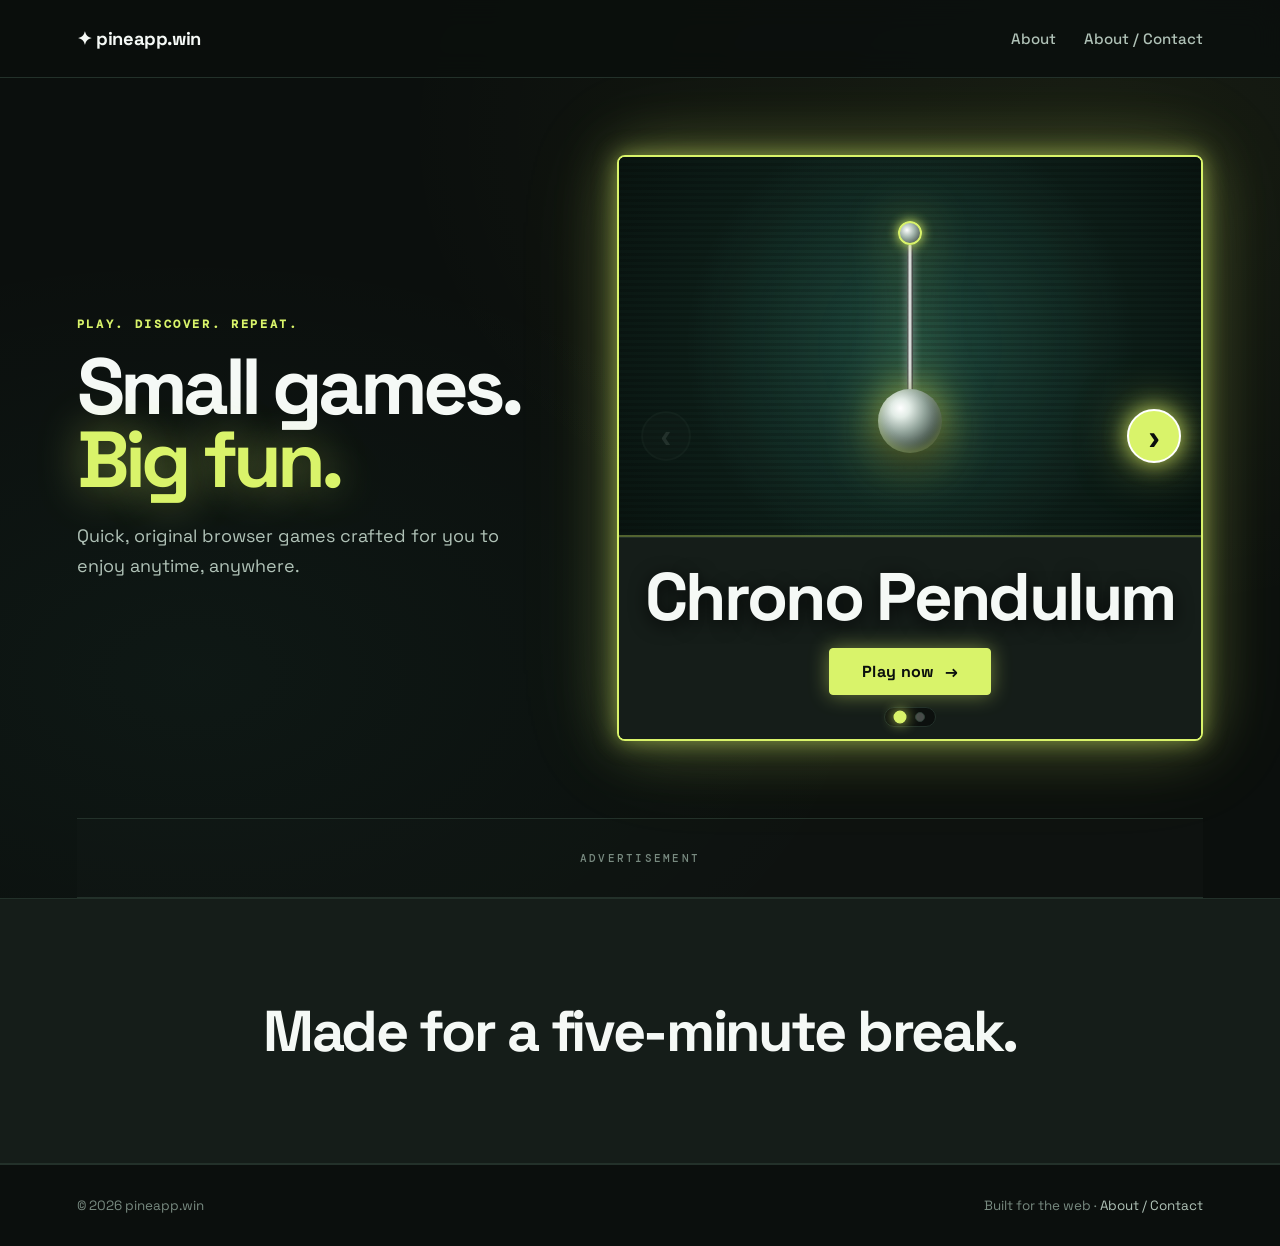
==== index.html @ 7e17d1bd "Add About and Contact disclosures Co-authored-by: Copilot <223556219+Copilot@users.noreply.github.co" ====
<!doctype html>
<html lang="en">
<head>
  <!-- Google tag (gtag.js) -->
  <script async src="https://www.googletagmanager.com/gtag/js?id=G-WJCZS9H72H"></script>
  <script>
    window.dataLayer = window.dataLayer || [];
    function gtag(){dataLayer.push(arguments);}
    gtag('js', new Date());

    gtag('config', 'G-WJCZS9H72H');
  </script>
  <meta charset="utf-8">
  <meta name="viewport" content="width=device-width,initial-scale=1">
  <meta name="description" content="Play original, instant browser games on pineapp.win — crafted for quick breaks and seamless fun anywhere.">
  <title>pineapp.win | Browser Games</title>
  <link rel="stylesheet" href="styles.css?v=6">
</head>
<body>
  <header>
    <a class="brand" href="#top">✦ pineapp.win</a>
    <nav>
      <a href="#about">About</a>
      <a href="about.html">About / Contact</a>
    </nav>
  </header>

  <main id="top">
    <section class="hero" id="arcade">
      <div class="hero-content">
        <p class="eyebrow">PLAY. DISCOVER. REPEAT.</p>
        <h1>Small games.<br><em>Big fun.</em></h1>
        <p class="hero-copy">Quick, original browser games crafted for you to enjoy anytime, anywhere.</p>
      </div>

      <!-- Scrollable Arcade Selector (Chrono Pendulum default, popping scroll buttons) -->
      <aside class="arcade-container" aria-label="Arcade game selector">
        <div class="arcade-selector-frame">
          <!-- Popping Scroll Buttons -->
          <button type="button" class="arcade-scroll-btn prev-btn" id="arcade-prev" aria-label="Previous game" title="Previous game">‹</button>
          <button type="button" class="arcade-scroll-btn next-btn" id="arcade-next" aria-label="Next game" title="Next game">›</button>

          <!-- Scrollable Track with snap alignment -->
          <div class="arcade-track" id="arcade-track" tabindex="0" aria-label="Arcade game track">
            <!-- Game 1: Chrono Pendulum (Default) -->
            <a class="arcade-card card-pendulum" href="pendulum.html" data-index="0" aria-label="Play Chrono Pendulum">
              <div class="arcade-screen">
                <div class="pendulum-graphic" aria-hidden="true">
                  <div class="pendulum-pivot-point"></div>
                  <div class="pendulum-chrome-rod"></div>
                  <div class="pendulum-chrome-bob"></div>
                </div>
              </div>
              <div class="arcade-footer">
                <h2 class="game-name">Chrono Pendulum</h2>
                <span class="button arcade-play-btn">Play now <span>→</span></span>
              </div>
            </a>

            <!-- Game 2: Edge Rush -->
            <a class="arcade-card card-edgerush" href="edge-rush.html" data-index="1" aria-label="Play Edge Rush">
              <div class="arcade-screen">
                <span class="game-icon">🟢</span>
              </div>
              <div class="arcade-footer">
                <h2 class="game-name">Edge Rush</h2>
                <span class="button arcade-play-btn">Play now <span>→</span></span>
              </div>
            </a>
          </div>

          <!-- Position Indicators -->
          <div class="arcade-indicators" id="arcade-indicators" aria-label="Arcade game indicators">
            <button type="button" class="arcade-dot active" data-index="0" aria-label="Jump to Chrono Pendulum"></button>
            <button type="button" class="arcade-dot" data-index="1" aria-label="Jump to Edge Rush"></button>
          </div>
        </div>
      </aside>
    </section>

    <section class="ad-slot">
      <script async src="https://pagead2.googlesyndication.com/pagead/js/adsbygoogle.js?client=ca-pub-6483520770446711"
        crossorigin="anonymous"></script>
      ADVERTISEMENT
    </section>

    <section id="about" class="about">
      <h2>Made for a five-minute break.</h2>
    </section>
  </main>

  <footer>
    © 2026 pineapp.win <span>Built for the web · <a href="about.html">About / Contact</a></span>
  </footer>

  <script src="script.js?v=6"></script>
</body>
</html>
---- styles.css ----
@import url('https://fonts.googleapis.com/css2?family=DM+Mono:wght@400;500&family=Space+Grotesk:wght@400;500;600;700;800&display=swap');

:root {
  --bg: #0b0f0d;              /* Deep dark background */
  --bg-subtle: #111714;       /* Subtle dark surface */
  --surface: #151d19;         /* Elevated surface */
  --surface-card: #19241f;    /* Interactive card surface */
  --surface-hover: #22322b;   /* Hover state */
  --text-primary: #f5f9f6;    /* Crisp bright light typography */
  --text-secondary: #b0c2b7;  /* High-contrast light slate */
  --text-muted: #788a80;      /* Secondary labels */
  --lime: #d9f36a;            /* Electric neon lime */
  --lime-hover: #e8ff7a;
  --lime-glow: rgba(217, 243, 106, 0.45);
  --lime-glow-strong: rgba(217, 243, 106, 0.75);
  --lime-glow-soft: rgba(217, 243, 106, 0.2);
  --cyan: #5ef3d2;            /* Vibrant electric cyan */
  --border: #23312a;          /* Sleek dark border */
  --border-light: #2e4037;    /* Subtle highlight border */
}

* {
  box-sizing: border-box;
}

html {
  scroll-behavior: smooth;
}

body {
  margin: 0;
  background: var(--bg);
  color: var(--text-primary);
  font-family: 'Space Grotesk', sans-serif;
  background-image: 
    radial-gradient(ellipse at 85% 15%, rgba(217, 243, 106, 0.06) 0%, transparent 45%),
    radial-gradient(ellipse at 15% 75%, rgba(94, 243, 210, 0.04) 0%, transparent 45%);
  background-attachment: fixed;
  min-height: 100vh;
}

header {
  height: 78px;
  padding: 0 6vw;
  display: flex;
  align-items: center;
  justify-content: space-between;
  border-bottom: 1px solid var(--border);
  background: rgba(11, 15, 13, 0.88);
  backdrop-filter: blur(14px);
  position: sticky;
  top: 0;
  z-index: 100;
}

a {
  color: inherit;
}

.brand {
  text-decoration: none;
  font-weight: 700;
  font-size: 1.15rem;
  color: var(--text-primary);
  letter-spacing: -0.02em;
  display: flex;
  align-items: center;
  gap: 4px;
}

.brand:first-letter {
  background: var(--lime);
  color: var(--bg);
  padding: 1px 5px;
  border-radius: 2px;
  font-weight: 800;
}

nav {
  display: flex;
  gap: 28px;
  align-items: center;
}

nav a {
  text-decoration: none;
  font-size: .94rem;
  font-weight: 500;
  color: var(--text-secondary);
  transition: color .15s ease;
}

nav a:hover {
  color: var(--lime);
}

.button {
  display: inline-flex;
  gap: 14px;
  align-items: center;
  padding: 14px 24px;
  background: var(--lime);
  color: var(--bg);
  text-decoration: none;
  font-weight: 700;
  border-radius: 2px;
  border: 1px solid var(--lime);
  cursor: pointer;
  transition: all .2s cubic-bezier(0.16, 1, 0.3, 1);
  box-shadow: 0 2px 10px rgba(0, 0, 0, 0.4);
}

.button:hover {
  background: var(--lime-hover);
  transform: translateY(-2px);
  box-shadow: 0 6px 22px var(--lime-glow);
  color: var(--bg);
}

.button.small {
  padding: 9px 16px;
  font-size: .84rem;
}

/* Hero Section */
.hero {
  min-height: calc(100vh - 160px);
  padding: 60px 6vw;
  display: grid;
  grid-template-columns: 0.9fr 1.1fr;
  align-items: center;
  gap: 60px;
}

.hero-content {
  max-width: 540px;
}

.eyebrow {
  font: 600 .75rem 'DM Mono', monospace;
  letter-spacing: .22em;
  color: var(--lime);
  margin: 0 0 18px;
  text-transform: uppercase;
}

.hero h1 {
  font-size: clamp(3.4rem, 6.2vw, 6.2rem);
  line-height: .93;
  letter-spacing: -.06em;
  margin: 0 0 24px;
  color: var(--text-primary);
}

.hero h1 em {
  font-style: normal;
  color: var(--lime);
  text-shadow: 0 0 45px var(--lime-glow);
}

.hero-copy {
  max-width: 440px;
  color: var(--text-secondary);
  line-height: 1.65;
  margin: 0;
  font-size: 1.12rem;
}

/* Maximized Scrollable Arcade Container */
.arcade-container {
  width: 100%;
  height: 100%;
  display: flex;
  align-items: center;
  justify-content: center;
  position: relative;
}

.arcade-selector-frame {
  width: 100%;
  min-height: 540px;
  background: var(--surface-card);
  border: 2px solid var(--lime);
  border-radius: 8px;
  position: relative;
  /* Radiant glowing edges */
  box-shadow: 
    0 0 22px rgba(217, 243, 106, 0.5),
    0 0 60px rgba(217, 243, 106, 0.28),
    0 0 100px rgba(217, 243, 106, 0.15),
    inset 0 0 25px rgba(217, 243, 106, 0.12);
  display: flex;
  flex-direction: column;
  overflow: hidden;
  transition: box-shadow 0.25s ease, border-color 0.25s ease;
}

.arcade-selector-frame:hover {
  border-color: #e8ff7a;
  box-shadow: 
    0 0 35px rgba(217, 243, 106, 0.7),
    0 0 80px rgba(217, 243, 106, 0.45),
    0 0 135px rgba(217, 243, 106, 0.25),
    inset 0 0 35px rgba(217, 243, 106, 0.2);
}

/* POPPING SCROLL BUTTONS */
.arcade-scroll-btn {
  position: absolute;
  top: 48%;
  transform: translateY(-50%);
  width: 54px;
  height: 54px;
  border-radius: 50%;
  background: var(--lime);
  color: #0b0f0d;
  border: 2px solid #ffffff;
  display: grid;
  place-items: center;
  font-size: 2.2rem;
  font-weight: 900;
  line-height: 1;
  cursor: pointer;
  z-index: 20;
  user-select: none;
  /* Ultra-popping radiant glow */
  box-shadow: 
    0 0 22px rgba(217, 243, 106, 0.85),
    0 0 50px rgba(217, 243, 106, 0.55),
    0 4px 18px rgba(0, 0, 0, 0.75);
  transition: all 0.2s cubic-bezier(0.16, 1, 0.3, 1);
}

.arcade-scroll-btn.prev-btn {
  left: 20px;
}

.arcade-scroll-btn.next-btn {
  right: 20px;
}

.arcade-scroll-btn:hover:not(:disabled) {
  background: #ffffff;
  color: #0b0f0d;
  border-color: var(--lime);
  transform: translateY(-50%) scale(1.18);
  box-shadow: 
    0 0 30px rgba(255, 255, 255, 0.95),
    0 0 65px rgba(217, 243, 106, 0.9),
    0 8px 25px rgba(0, 0, 0, 0.85);
}

.arcade-scroll-btn:active:not(:disabled) {
  transform: translateY(-50%) scale(1.05);
}

.arcade-scroll-btn:disabled {
  opacity: 0.22;
  cursor: not-allowed;
  box-shadow: none;
  background: var(--surface-card);
  color: var(--text-muted);
  border-color: var(--border-light);
  transform: translateY(-50%) scale(0.92);
}

/* Scrollable Cards Track */
.arcade-track {
  display: flex;
  width: 100%;
  flex: 1;
  overflow-x: auto;
  scroll-snap-type: x mandatory;
  scroll-behavior: smooth;
  -webkit-overflow-scrolling: touch;
  scrollbar-width: none; /* Hide scrollbar for seamless console look */
  outline: none;
}

.arcade-track::-webkit-scrollbar {
  display: none;
}

/* Individual Arcade Card */
.arcade-card {
  flex: 0 0 100%;
  width: 100%;
  scroll-snap-align: start;
  scroll-snap-stop: always;
  display: flex;
  flex-direction: column;
  text-decoration: none;
  color: inherit;
  cursor: pointer;
  position: relative;
  background: var(--surface-card);
}

.arcade-screen {
  flex: 1;
  min-height: 380px;
  display: flex;
  align-items: center;
  justify-content: center;
  background: 
    radial-gradient(circle at center, rgba(217, 243, 106, 0.14) 0%, transparent 65%),
    radial-gradient(circle at center, #19382c 0%, #0d1e17 100%);
  border-bottom: 2px solid rgba(217, 243, 106, 0.35);
  position: relative;
  user-select: none;
  overflow: hidden;
}

.arcade-card.card-pendulum .arcade-screen {
  background: 
    radial-gradient(circle at center, rgba(94, 243, 210, 0.15) 0%, transparent 65%),
    radial-gradient(circle at center, #142e26 0%, #091410 100%);
}

/* Subtle arcade scanlines in screen */
.arcade-screen::after {
  content: '';
  position: absolute;
  inset: 0;
  background: repeating-linear-gradient(
    0deg,
    transparent,
    transparent 3px,
    rgba(0, 0, 0, 0.22) 3px,
    rgba(0, 0, 0, 0.22) 6px
  );
  pointer-events: none;
  opacity: 0.7;
}

.arcade-screen .game-icon {
  font-size: clamp(6.5rem, 12vw, 10rem);
  filter: drop-shadow(0 0 35px rgba(217, 243, 106, 0.6));
  transition: transform 0.3s cubic-bezier(0.16, 1, 0.3, 1), filter 0.3s ease;
  z-index: 2;
}

.arcade-card:hover .arcade-screen .game-icon {
  transform: scale(1.15);
  filter: drop-shadow(0 0 50px rgba(217, 243, 106, 0.9));
}

/* Animated Metallic Pendulum Graphic Preview */
.pendulum-graphic {
  position: relative;
  width: 180px;
  height: 250px;
  display: flex;
  flex-direction: column;
  align-items: center;
  filter: drop-shadow(0 0 25px rgba(217, 243, 106, 0.45));
  animation: pendulumSwingPreview 3.2s infinite ease-in-out;
  transform-origin: top center;
  z-index: 2;
}

@keyframes pendulumSwingPreview {
  0% { transform: rotate(-26deg); }
  50% { transform: rotate(26deg); }
  100% { transform: rotate(-26deg); }
}

.pendulum-pivot-point {
  width: 24px;
  height: 24px;
  border-radius: 50%;
  background: radial-gradient(circle at 35% 35%, #ffffff 0%, #a4b6ad 40%, #29342e 100%);
  border: 2px solid var(--lime);
  box-shadow: 0 0 12px var(--lime);
  z-index: 4;
}

.pendulum-chrome-rod {
  width: 6px;
  height: 150px;
  background: linear-gradient(90deg, #2d3832 0%, #ffffff 50%, #1f2723 100%);
  border-radius: 2px;
  box-shadow: 0 0 10px rgba(255, 255, 255, 0.4);
}

.pendulum-chrome-bob {
  width: 64px;
  height: 64px;
  border-radius: 50%;
  margin-top: -6px;
  background: radial-gradient(circle at 35% 30%, #ffffff 0%, #e2ece6 15%, #92a49b 40%, #3a4941 70%, #151d19 90%, #768a80 100%);
  box-shadow: 
    0 0 28px rgba(217, 243, 106, 0.4),
    0 12px 28px rgba(0, 0, 0, 0.7),
    inset 0 -4px 10px rgba(217, 243, 106, 0.35);
  position: relative;
  z-index: 3;
}

/* Arcade Footer */
.arcade-footer {
  padding: 24px 20px 44px;
  background: var(--surface);
  display: flex;
  flex-direction: column;
  align-items: center;
  justify-content: center;
  gap: 16px;
  text-align: center;
  border-top: 1px solid var(--border);
  position: relative;
}

/* BIG Game Name */
.arcade-footer .game-name {
  font-size: clamp(2.4rem, 5.8vw, 4.2rem);
  font-weight: 800;
  letter-spacing: -0.04em;
  line-height: 1.05;
  margin: 0;
  color: var(--text-primary);
  text-shadow: 0 4px 18px rgba(0, 0, 0, 0.75);
  transition: color 0.2s ease, text-shadow 0.2s ease, transform 0.2s ease;
}

.arcade-card:hover .arcade-footer .game-name {
  color: var(--lime);
  text-shadow: 0 0 35px var(--lime-glow);
  transform: translateY(-2px);
}

/* Play Now button inside Arcade Footer */
.arcade-play-btn {
  display: inline-flex;
  align-items: center;
  gap: 10px;
  padding: 12px 32px;
  font-size: 1rem;
  font-weight: 700;
  border-radius: 4px;
  background: var(--lime);
  color: var(--bg);
  box-shadow: 0 0 20px rgba(217, 243, 106, 0.45);
  transition: all 0.2s cubic-bezier(0.16, 1, 0.3, 1);
  letter-spacing: 0.02em;
}

.arcade-card:hover .arcade-play-btn {
  background: #e8ff7a;
  transform: translateY(-2px) scale(1.05);
  box-shadow: 0 0 32px rgba(217, 243, 106, 0.85);
}

.arcade-card:active .arcade-play-btn {
  transform: scale(0.97);
}

/* Position Indicators */
.arcade-indicators {
  position: absolute;
  bottom: 12px;
  left: 50%;
  transform: translateX(-50%);
  display: flex;
  gap: 10px;
  z-index: 15;
  background: rgba(11, 15, 13, 0.85);
  padding: 4px 10px;
  border-radius: 20px;
  border: 1px solid var(--border);
  backdrop-filter: blur(4px);
}

.arcade-dot {
  width: 10px;
  height: 10px;
  border-radius: 50%;
  background: rgba(255, 255, 255, 0.25);
  border: 1px solid var(--border-light);
  cursor: pointer;
  padding: 0;
  transition: all 0.2s ease;
}

.arcade-dot.active {
  background: var(--lime);
  border-color: var(--lime);
  box-shadow: 0 0 10px var(--lime);
  transform: scale(1.3);
}

/* Ad Slot */
.ad-slot {
  height: 80px;
  margin: 0 6vw;
  border-block: 1px solid var(--border);
  display: grid;
  place-items: center;
  color: var(--text-muted);
  font: 500 .7rem 'DM Mono', monospace;
  letter-spacing: .2em;
  background: rgba(21, 29, 25, 0.3);
}

/* About Section */
.about {
  padding: 95px 10vw;
  background: var(--surface);
  border-top: 1px solid var(--border);
  border-bottom: 1px solid var(--border);
  color: var(--text-primary);
  text-align: center;
}

.about h2 {
  font-size: clamp(2.4rem, 4.5vw, 3.8rem);
  letter-spacing: -.04em;
  margin: 0;
  color: var(--text-primary);
}

/* Footer */
footer {
  padding: 32px 6vw;
  background: var(--bg);
  border-top: 1px solid var(--border);
  display: flex;
  justify-content: space-between;
  align-items: center;
  color: var(--text-muted);
  font-size: .84rem;
}

.content-page {
  width: min(820px, 88vw);
  margin: 0 auto;
  padding: 86px 0 110px;
}

.content-page .eyebrow {
  margin-bottom: 16px;
}

.content-page h1 {
  max-width: 760px;
  margin: 0 0 28px;
  color: var(--text-primary);
  font-size: clamp(2.8rem, 7vw, 5.8rem);
  letter-spacing: -.06em;
  line-height: .95;
}

.content-page h1 em {
  color: var(--lime);
  font-style: normal;
  text-shadow: 0 0 35px var(--lime-glow);
}

.content-page h2 {
  margin: 48px 0 14px;
  color: var(--lime);
  font-size: clamp(1.35rem, 3vw, 2rem);
  letter-spacing: -.03em;
}

.content-page p,
.content-page li {
  max-width: 700px;
  color: var(--text-secondary);
  font-size: 1.05rem;
  line-height: 1.75;
}

.content-page ul {
  padding-left: 1.25rem;
}

.contact-card {
  margin-top: 38px;
  padding: 28px;
  border: 1px solid var(--border-light);
  border-radius: 6px;
  background: var(--surface-card);
  box-shadow: 0 0 28px var(--lime-glow-soft);
}

.contact-card a {
  color: var(--lime);
  font-weight: 700;
}

.content-footer {
  width: min(820px, 88vw);
  margin: 0 auto;
  padding: 24px 0 40px;
  border-top: 1px solid var(--border);
  color: var(--text-muted);
}

@media (max-width: 600px) {
  .content-page {
    padding-top: 56px;
  }

  .content-page p,
  .content-page li {
    font-size: .98rem;
  }
}

footer a {
  color: var(--text-secondary);
  text-decoration: none;
  transition: color .15s ease;
}

footer a:hover {
  color: var(--lime);
}

/* Responsive */
@media (max-width: 900px) {
  .hero {
    grid-template-columns: 1fr;
    padding: 44px 5vw 36px;
    gap: 36px;
    min-height: auto;
  }

  .arcade-selector-frame {
    min-height: 460px;
  }

  .arcade-screen {
    min-height: 300px;
  }

  .arcade-scroll-btn {
    width: 46px;
    height: 46px;
    font-size: 1.8rem;
  }

  .arcade-scroll-btn.prev-btn {
    left: 12px;
  }

  .arcade-scroll-btn.next-btn {
    right: 12px;
  }
}

@media (max-width: 700px) {
  header {
    height: 64px;
    padding: 0 4vw;
  }

  nav {
    gap: 16px;
  }

  nav a {
    font-size: 0.84rem;
  }

  .about {
    padding: 50px 5vw;
  }

  .ad-slot {
    margin: 0 5vw;
  }

  footer {
    padding: 24px 5vw;
    display: block;
    text-align: center;
  }

  footer span {
    display: block;
    margin-top: 8px;
  }
}

@media (max-width: 480px) {
  .hero {
    padding: 28px 4vw 20px;
    gap: 26px;
  }

  .hero h1 {
    font-size: clamp(2.3rem, 9.5vw, 3.2rem);
    margin-bottom: 14px;
  }

  .hero-copy {
    font-size: 0.98rem;
  }

  .arcade-selector-frame {
    min-height: 400px;
  }

  .arcade-screen {
    min-height: 250px;
  }

  .arcade-footer {
    padding: 16px 12px 36px;
    gap: 10px;
  }

  .arcade-footer .game-name {
    font-size: clamp(1.75rem, 6.8vw, 2.4rem);
  }

  .arcade-play-btn {
    padding: 10px 22px;
    font-size: 0.9rem;
    gap: 8px;
  }

  .arcade-scroll-btn {
    width: 40px;
    height: 40px;
    font-size: 1.5rem;
  }

  .arcade-scroll-btn.prev-btn {
    left: 8px;
  }

  .arcade-scroll-btn.next-btn {
    right: 8px;
  }
}
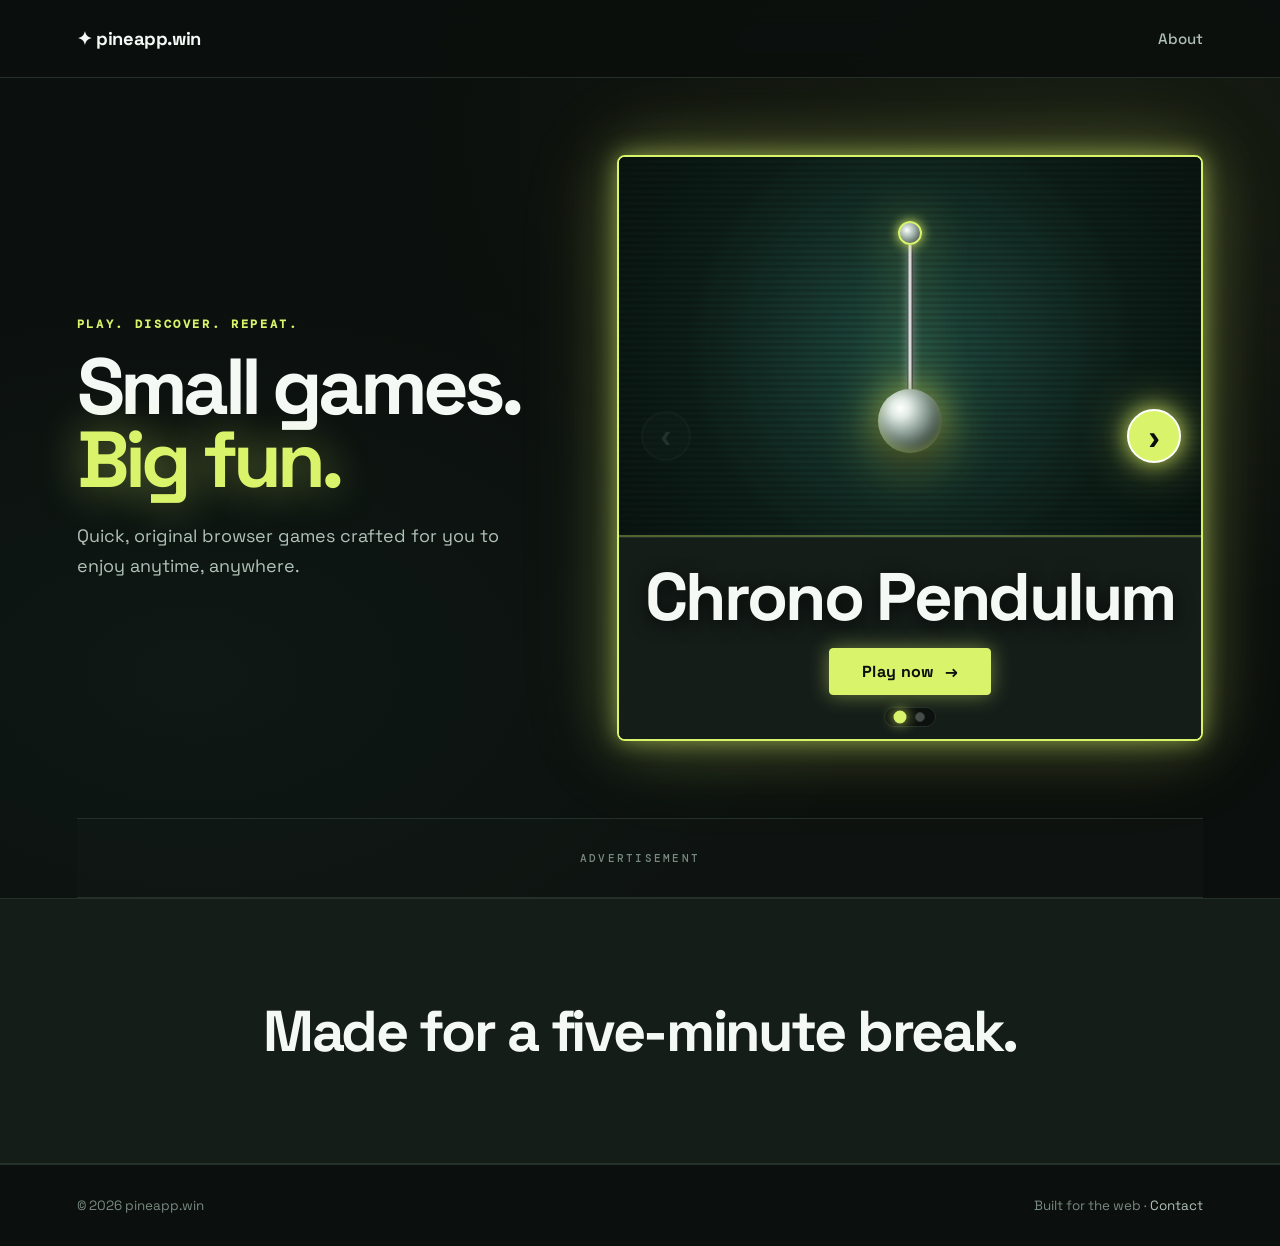
==== commit bb1c9292: "Revert "Merge pull request #9 from hnabeel96/feature/about-contact-disclosures" This reverts commit " ====
--- a/index.html
+++ b/index.html
@@ -21,7 +21,6 @@
     <a class="brand" href="#top">✦ pineapp.win</a>
     <nav>
       <a href="#about">About</a>
-      <a href="about.html">About / Contact</a>
     </nav>
   </header>
 
@@ -90,7 +89,7 @@
   </main>
 
   <footer>
-    © 2026 pineapp.win <span>Built for the web · <a href="about.html">About / Contact</a></span>
+    © 2026 pineapp.win <span>Built for the web · <a href="mailto:hello@example.com">Contact</a></span>
   </footer>
 
   <script src="script.js?v=6"></script>
--- a/styles.css
+++ b/styles.css
@@ -531,83 +531,6 @@
   font-size: .84rem;
 }
 
-.content-page {
-  width: min(820px, 88vw);
-  margin: 0 auto;
-  padding: 86px 0 110px;
-}
-
-.content-page .eyebrow {
-  margin-bottom: 16px;
-}
-
-.content-page h1 {
-  max-width: 760px;
-  margin: 0 0 28px;
-  color: var(--text-primary);
-  font-size: clamp(2.8rem, 7vw, 5.8rem);
-  letter-spacing: -.06em;
-  line-height: .95;
-}
-
-.content-page h1 em {
-  color: var(--lime);
-  font-style: normal;
-  text-shadow: 0 0 35px var(--lime-glow);
-}
-
-.content-page h2 {
-  margin: 48px 0 14px;
-  color: var(--lime);
-  font-size: clamp(1.35rem, 3vw, 2rem);
-  letter-spacing: -.03em;
-}
-
-.content-page p,
-.content-page li {
-  max-width: 700px;
-  color: var(--text-secondary);
-  font-size: 1.05rem;
-  line-height: 1.75;
-}
-
-.content-page ul {
-  padding-left: 1.25rem;
-}
-
-.contact-card {
-  margin-top: 38px;
-  padding: 28px;
-  border: 1px solid var(--border-light);
-  border-radius: 6px;
-  background: var(--surface-card);
-  box-shadow: 0 0 28px var(--lime-glow-soft);
-}
-
-.contact-card a {
-  color: var(--lime);
-  font-weight: 700;
-}
-
-.content-footer {
-  width: min(820px, 88vw);
-  margin: 0 auto;
-  padding: 24px 0 40px;
-  border-top: 1px solid var(--border);
-  color: var(--text-muted);
-}
-
-@media (max-width: 600px) {
-  .content-page {
-    padding-top: 56px;
-  }
-
-  .content-page p,
-  .content-page li {
-    font-size: .98rem;
-  }
-}
-
 footer a {
   color: var(--text-secondary);
   text-decoration: none;
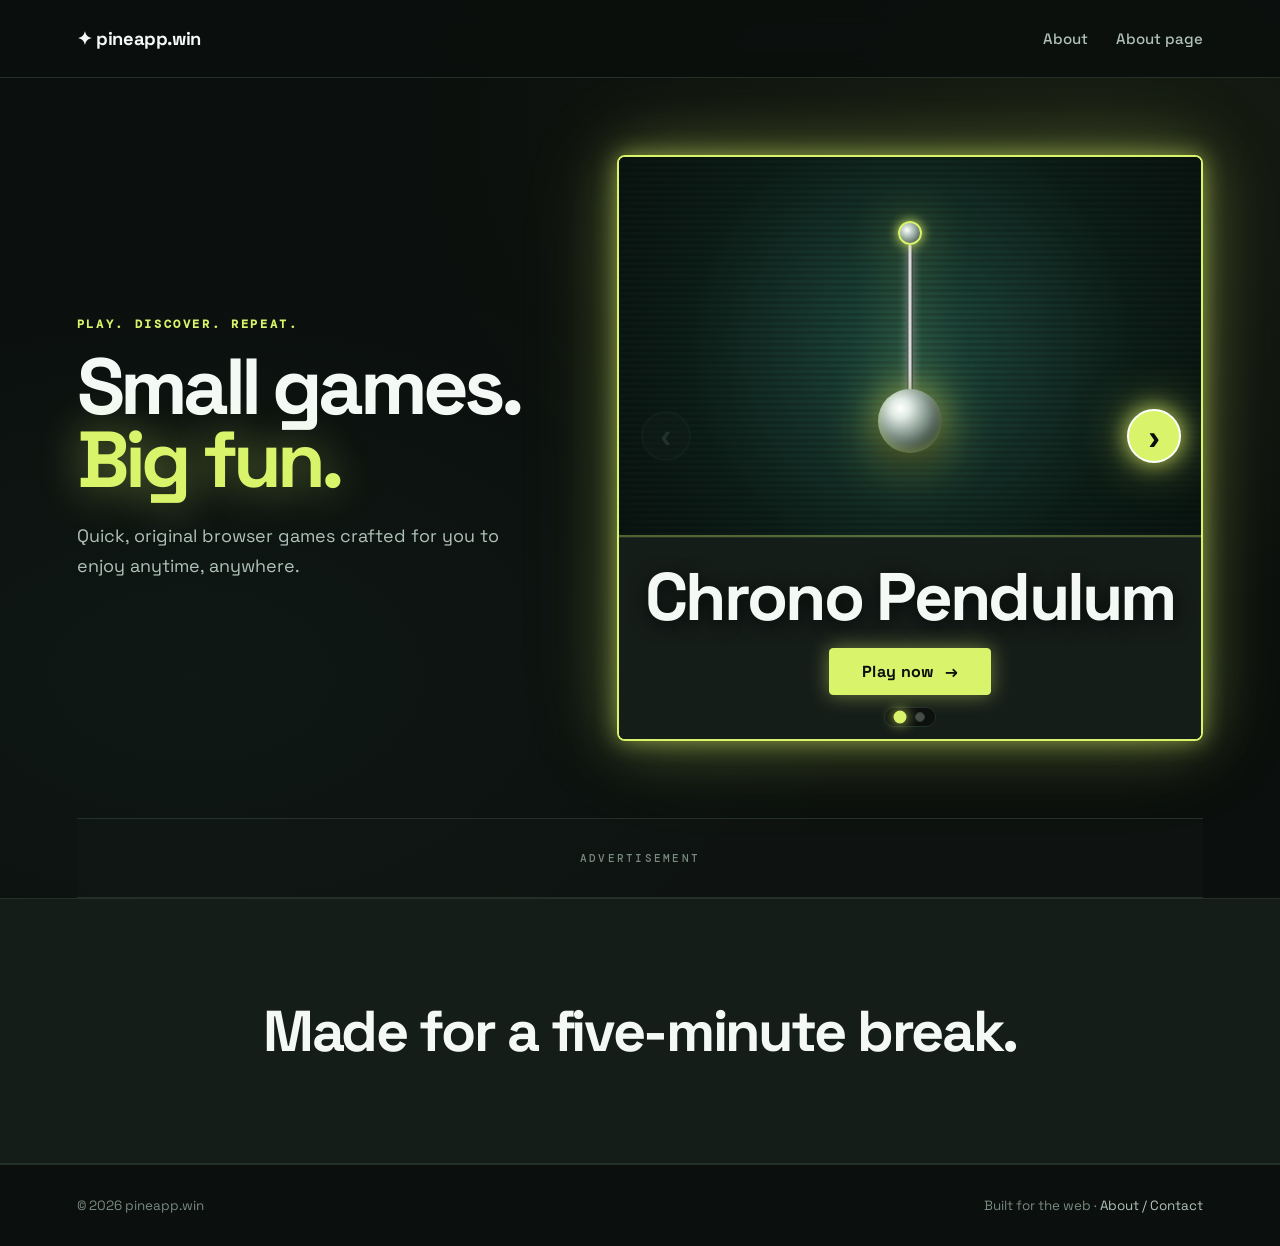
==== commit 9ba1465c: "Add About page disclosures Co-authored-by: Copilot <223556219+Copilot@users.noreply.github.com>" ====
--- a/index.html
+++ b/index.html
@@ -21,6 +21,7 @@
     <a class="brand" href="#top">✦ pineapp.win</a>
     <nav>
       <a href="#about">About</a>
+      <a href="about.html">About page</a>
     </nav>
   </header>
 
@@ -89,7 +90,7 @@
   </main>
 
   <footer>
-    © 2026 pineapp.win <span>Built for the web · <a href="mailto:hello@example.com">Contact</a></span>
+    © 2026 pineapp.win <span>Built for the web · <a href="about.html">About / Contact</a></span>
   </footer>
 
   <script src="script.js?v=6"></script>
--- a/styles.css
+++ b/styles.css
@@ -541,6 +541,77 @@
   color: var(--lime);
 }
 
+.content-page {
+  width: min(820px, 88vw);
+  margin: 0 auto;
+  padding: 86px 0 110px;
+}
+
+.content-page .eyebrow {
+  margin-bottom: 16px;
+}
+
+.content-page h1 {
+  max-width: 760px;
+  margin: 0 0 28px;
+  color: var(--text-primary);
+  font-size: clamp(2.8rem, 7vw, 5.8rem);
+  letter-spacing: -.06em;
+  line-height: .95;
+}
+
+.content-page h1 em {
+  color: var(--lime);
+  font-style: normal;
+  text-shadow: 0 0 35px var(--lime-glow);
+}
+
+.content-page h2 {
+  margin: 48px 0 14px;
+  color: var(--lime);
+  font-size: clamp(1.35rem, 3vw, 2rem);
+  letter-spacing: -.03em;
+}
+
+.content-page p {
+  max-width: 700px;
+  color: var(--text-secondary);
+  font-size: 1.05rem;
+  line-height: 1.75;
+}
+
+.contact-card {
+  margin-top: 38px;
+  padding: 28px;
+  border: 1px solid var(--border-light);
+  border-radius: 6px;
+  background: var(--surface-card);
+  box-shadow: 0 0 28px var(--lime-glow-soft);
+}
+
+.contact-card a {
+  color: var(--lime);
+  font-weight: 700;
+}
+
+.content-footer {
+  width: min(820px, 88vw);
+  margin: 0 auto;
+  padding: 24px 0 40px;
+  border-top: 1px solid var(--border);
+  color: var(--text-muted);
+}
+
+@media (max-width: 600px) {
+  .content-page {
+    padding-top: 56px;
+  }
+
+  .content-page p {
+    font-size: .98rem;
+  }
+}
+
 /* Responsive */
 @media (max-width: 900px) {
   .hero {
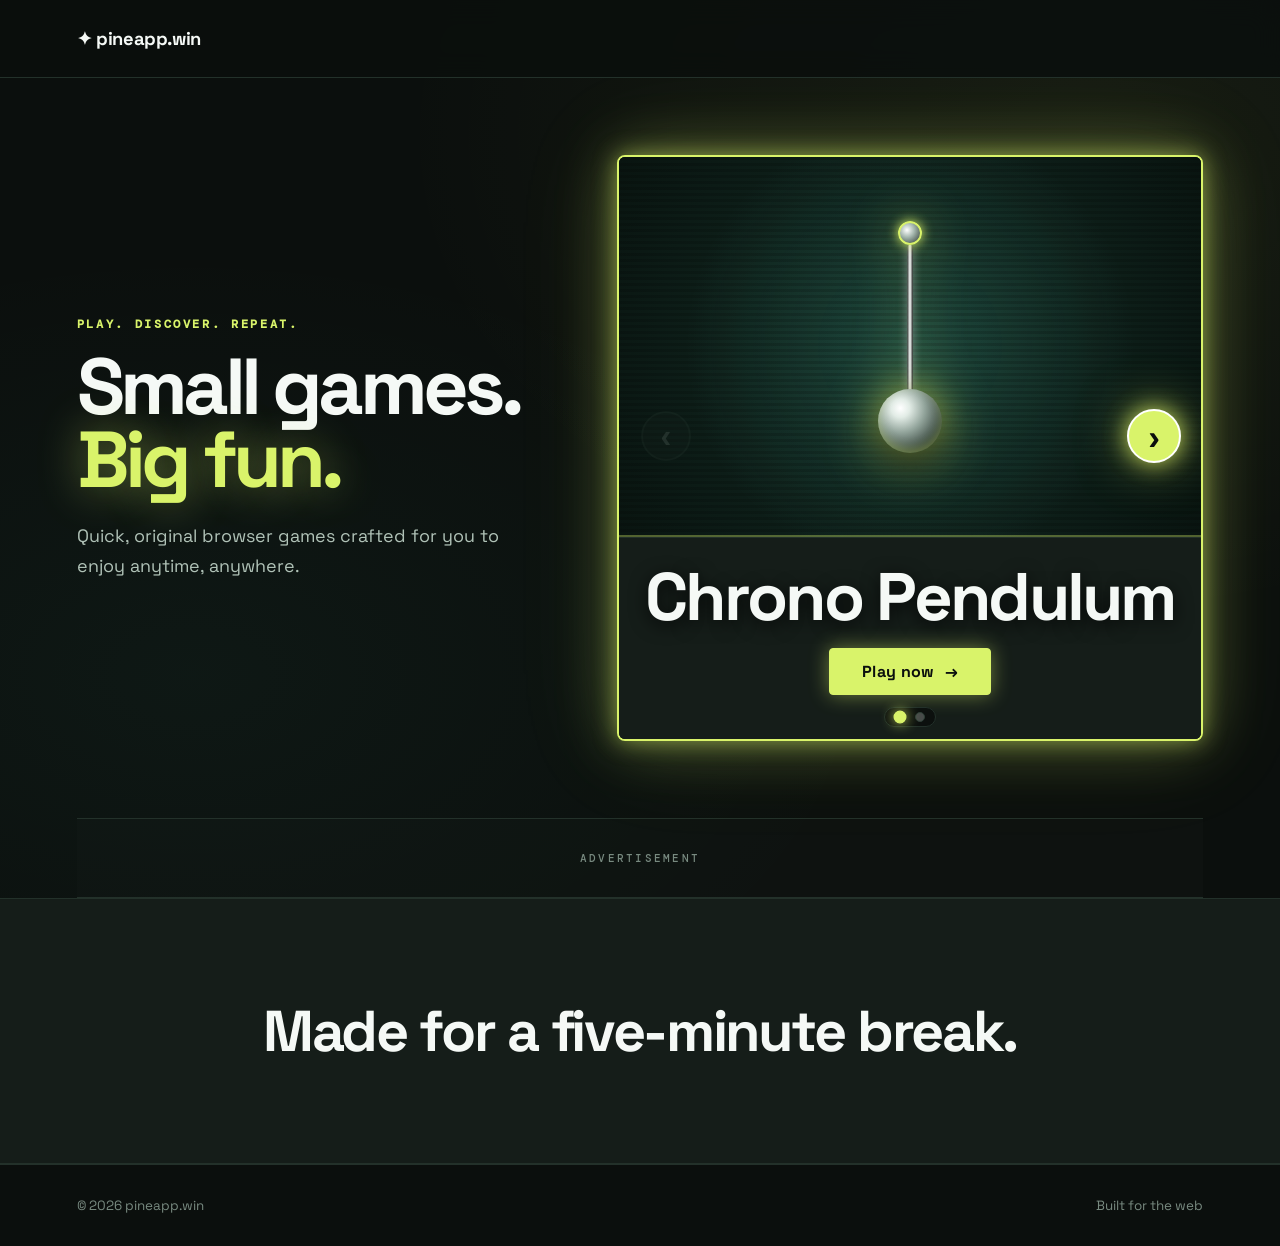
==== commit 8ac0cd57: "Remove About links from homepage Co-authored-by: Copilot <223556219+Copilot@users.noreply.github.com" ====
--- a/index.html
+++ b/index.html
@@ -19,10 +19,6 @@
 <body>
   <header>
     <a class="brand" href="#top">✦ pineapp.win</a>
-    <nav>
-      <a href="#about">About</a>
-      <a href="about.html">About page</a>
-    </nav>
   </header>
 
   <main id="top">
@@ -84,13 +80,13 @@
       ADVERTISEMENT
     </section>
 
-    <section id="about" class="about">
+    <section class="about">
       <h2>Made for a five-minute break.</h2>
     </section>
   </main>
 
   <footer>
-    © 2026 pineapp.win <span>Built for the web · <a href="about.html">About / Contact</a></span>
+    © 2026 pineapp.win <span>Built for the web</span>
   </footer>
 
   <script src="script.js?v=6"></script>
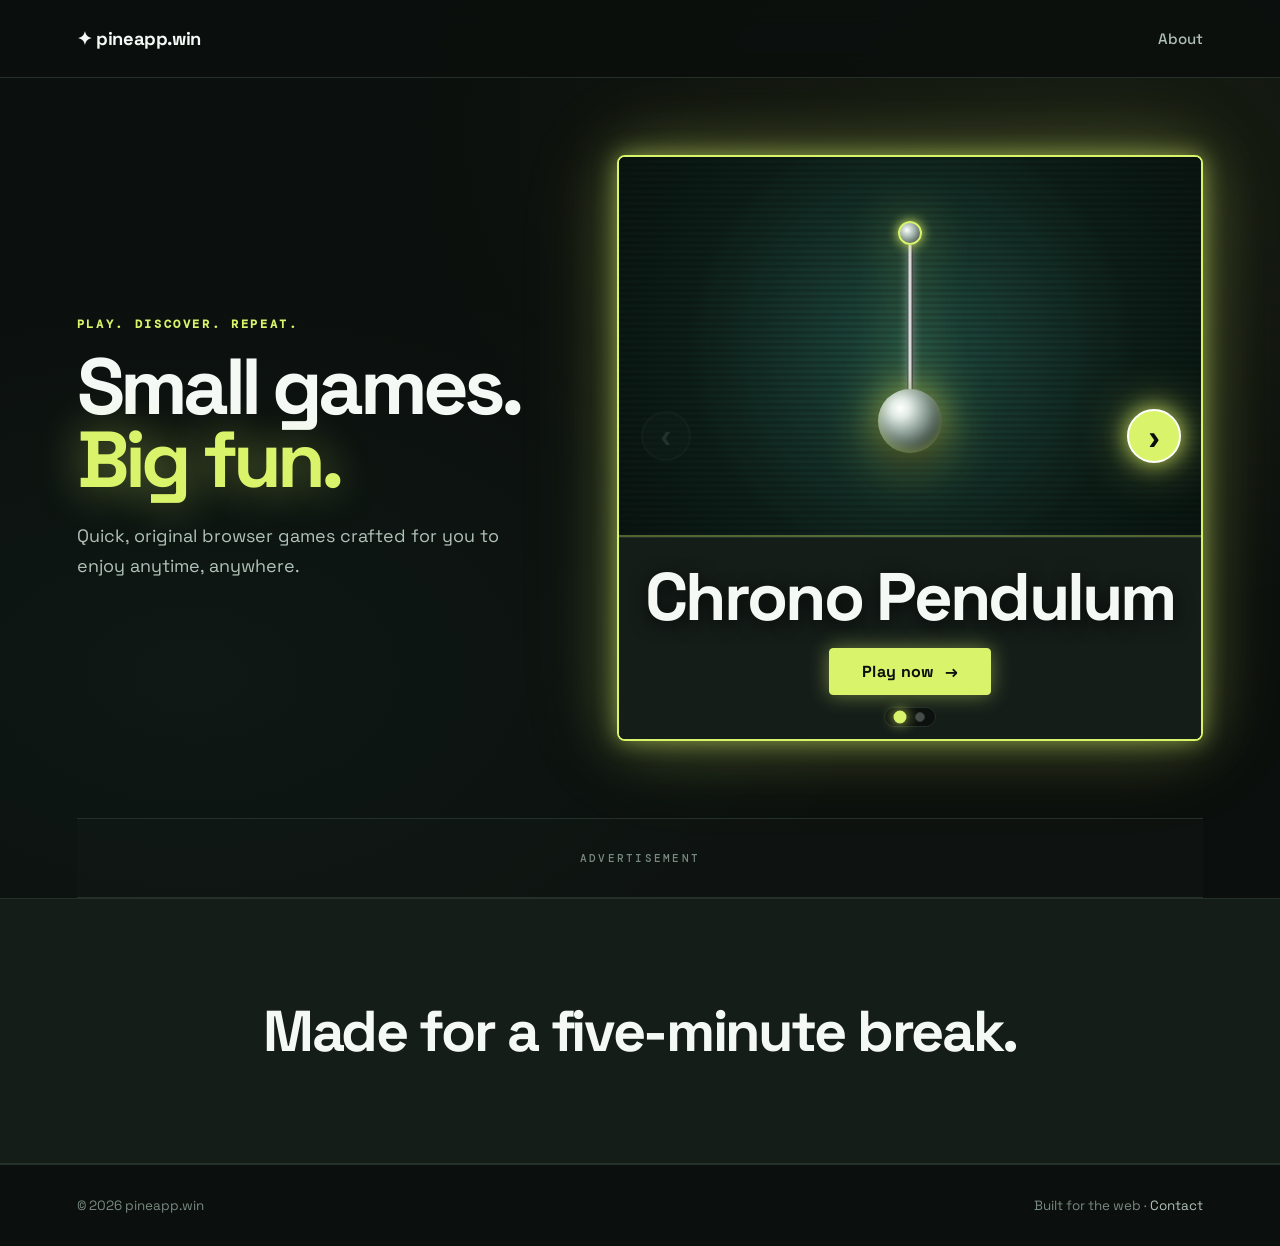
==== commit 5aab1401: "Restore About header and Contact footer Co-authored-by: Copilot <223556219+Copilot@users.noreply.git" ====
--- a/index.html
+++ b/index.html
@@ -19,6 +19,9 @@
 <body>
   <header>
     <a class="brand" href="#top">✦ pineapp.win</a>
+    <nav>
+      <a href="about.html">About</a>
+    </nav>
   </header>
 
   <main id="top">
@@ -86,7 +89,7 @@
   </main>
 
   <footer>
-    © 2026 pineapp.win <span>Built for the web</span>
+    © 2026 pineapp.win <span>Built for the web · <a href="mailto:pineappwin@gmail.com">Contact</a></span>
   </footer>
 
   <script src="script.js?v=6"></script>
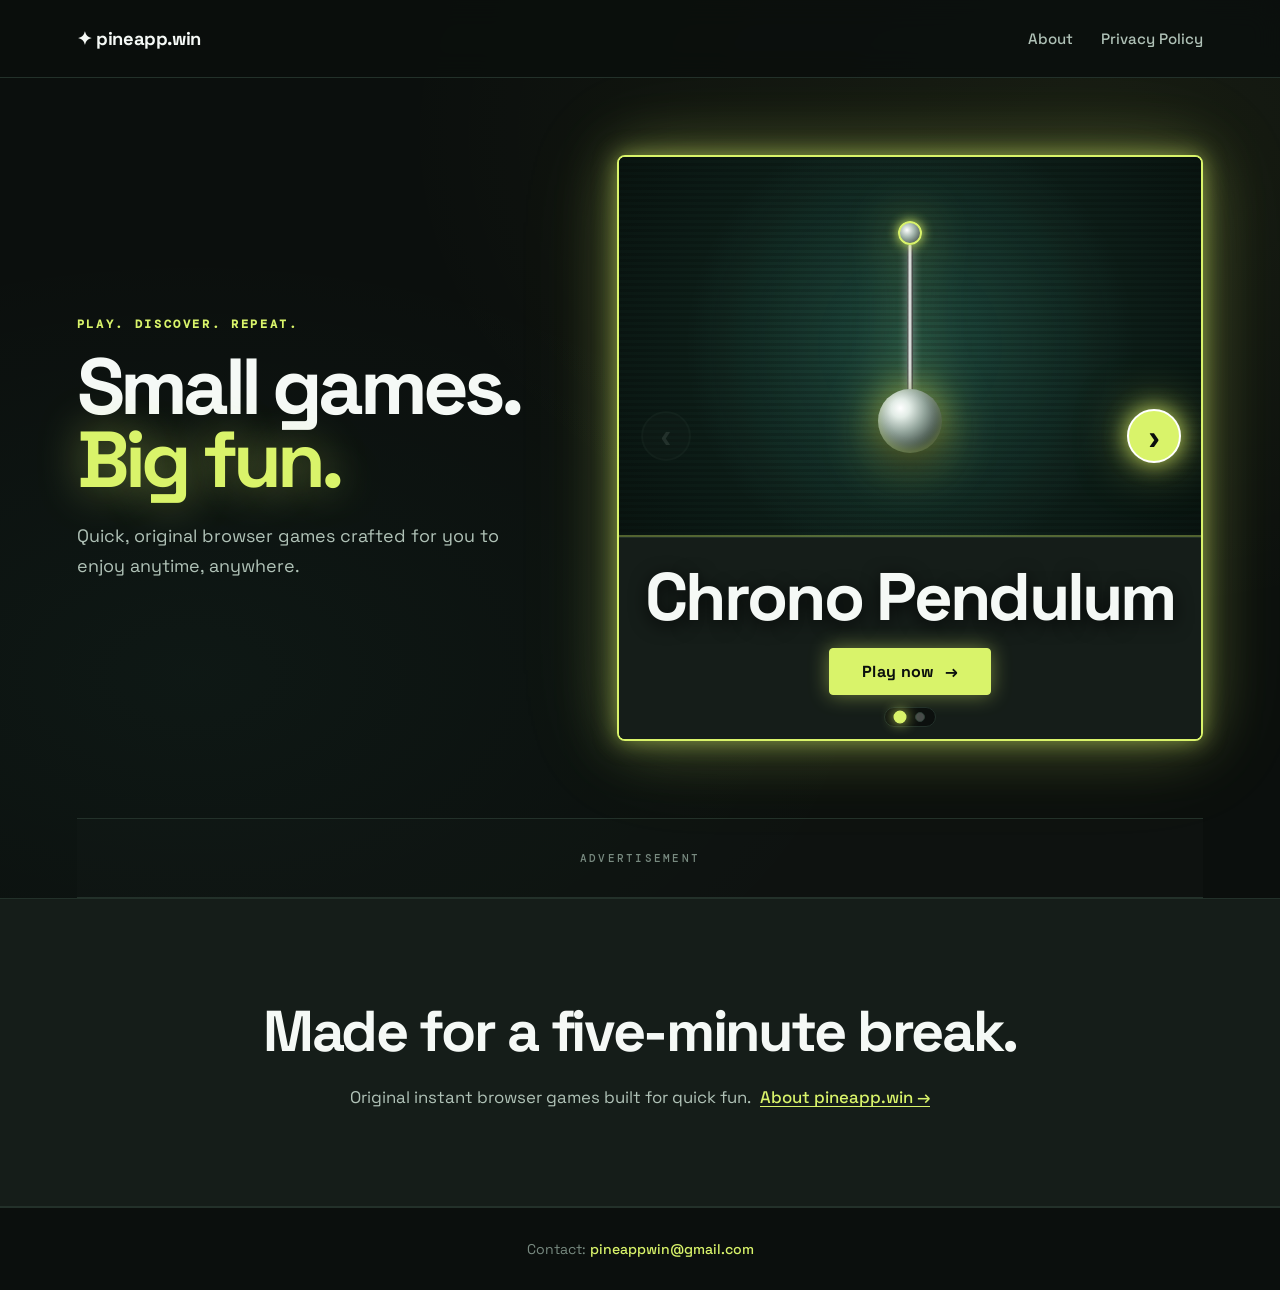
==== commit f8504e34: "Add separate About and Privacy Policy pages with contact details" ====
--- a/index.html
+++ b/index.html
@@ -14,13 +14,14 @@
   <meta name="viewport" content="width=device-width,initial-scale=1">
   <meta name="description" content="Play original, instant browser games on pineapp.win — crafted for quick breaks and seamless fun anywhere.">
   <title>pineapp.win | Browser Games</title>
-  <link rel="stylesheet" href="styles.css?v=6">
+  <link rel="stylesheet" href="styles.css?v=7">
 </head>
 <body>
   <header>
     <a class="brand" href="#top">✦ pineapp.win</a>
     <nav>
       <a href="about.html">About</a>
+      <a href="privacy.html">Privacy Policy</a>
     </nav>
   </header>
 
@@ -83,13 +84,14 @@
       ADVERTISEMENT
     </section>
 
-    <section class="about">
+    <section id="about" class="about">
       <h2>Made for a five-minute break.</h2>
+      <p class="about-subtext">Original instant browser games built for quick fun. <a href="about.html">About pineapp.win →</a></p>
     </section>
   </main>
 
   <footer>
-    © 2026 pineapp.win <span>Built for the web · <a href="mailto:pineappwin@gmail.com">Contact</a></span>
+    <span>Contact: <a href="mailto:pineappwin@gmail.com">pineappwin@gmail.com</a></span>
   </footer>
 
   <script src="script.js?v=6"></script>
--- a/styles.css
+++ b/styles.css
@@ -525,91 +525,184 @@
   background: var(--bg);
   border-top: 1px solid var(--border);
   display: flex;
+  justify-content: center;
+  align-items: center;
+  text-align: center;
+  color: var(--text-muted);
+  font-size: .88rem;
+}
+
+footer a {
+  color: var(--lime);
+  text-decoration: none;
+  font-weight: 500;
+  transition: color .15s ease;
+}
+
+footer a:hover {
+  color: var(--lime-hover);
+  text-decoration: underline;
+}
+
+.about-subtext {
+  margin: 16px auto 0;
+  max-width: 620px;
+  font-size: 1.05rem;
+  color: var(--text-secondary);
+  line-height: 1.6;
+}
+
+.about-subtext a {
+  color: var(--lime);
+  text-decoration: underline;
+  text-underline-offset: 3px;
+  margin-left: 6px;
+  font-weight: 500;
+  transition: color .15s ease;
+}
+
+.about-subtext a:hover {
+  color: var(--lime-hover);
+}
+
+/* Content Page (About & Privacy Policy) */
+.content-page {
+  width: min(840px, 90vw);
+  margin: 0 auto;
+  padding: 64px 0 96px;
+}
+
+.content-page .eyebrow {
+  margin-bottom: 14px;
+}
+
+.content-page h1 {
+  margin: 0 0 20px;
+  color: var(--text-primary);
+  font-size: clamp(2.6rem, 6vw, 4.2rem);
+  letter-spacing: -.05em;
+  line-height: 1.05;
+}
+
+.content-page h1 em {
+  color: var(--lime);
+  font-style: normal;
+  text-shadow: 0 0 35px var(--lime-glow);
+}
+
+.policy-lead {
+  font-size: 1.12rem;
+  color: var(--text-secondary);
+  line-height: 1.65;
+  margin-bottom: 28px;
+}
+
+.content-page h2 {
+  margin: 0 0 14px;
+  color: var(--lime);
+  font-size: clamp(1.35rem, 3vw, 1.85rem);
+  letter-spacing: -.03em;
+}
+
+.content-page p {
+  color: var(--text-secondary);
+  font-size: 1.02rem;
+  line-height: 1.75;
+  margin: 0 0 16px;
+}
+
+.content-page a {
+  color: var(--lime);
+  text-decoration: underline;
+  text-underline-offset: 3px;
+  transition: color .15s ease;
+}
+
+.content-page a:hover {
+  color: var(--lime-hover);
+}
+
+.policy-section {
+  padding-bottom: 48px;
+  border-bottom: 1px solid var(--border);
+}
+
+.policy-block {
+  margin-top: 24px;
+  padding: 24px 28px;
+  background: var(--surface);
+  border: 1px solid var(--border);
+  border-radius: 6px;
+}
+
+.about-section {
+  padding-bottom: 48px;
+  border-bottom: 1px solid var(--border);
+}
+
+.about-section h2 {
+  margin-bottom: 18px;
+}
+
+.about-section em {
+  color: var(--lime);
+  font-style: normal;
+  text-shadow: 0 0 35px var(--lime-glow);
+}
+
+.contact-section {
+  padding-top: 48px;
+}
+
+.contact-card {
+  padding: 32px 36px;
+  border: 1px solid var(--border-light);
+  border-radius: 6px;
+  background: var(--surface-card);
+  box-shadow: 0 0 32px var(--lime-glow-soft);
+}
+
+.contact-email {
+  margin-top: 20px;
+  margin-bottom: 4px;
+  font-size: 1.25rem;
+  font-family: 'DM Mono', monospace;
+}
+
+.contact-email a {
+  color: var(--lime);
+  font-weight: 700;
+  text-decoration: none;
+  border-bottom: 2px solid var(--lime);
+  padding-bottom: 2px;
+  transition: all .15s ease;
+}
+
+.contact-email a:hover {
+  color: var(--lime-hover);
+  border-color: var(--lime-hover);
+}
+
+.content-footer {
+  width: min(840px, 90vw);
+  margin: 0 auto;
+  padding: 24px 0 44px;
+  border-top: 1px solid var(--border);
+  display: flex;
   justify-content: space-between;
   align-items: center;
   color: var(--text-muted);
-  font-size: .84rem;
-}
-
-footer a {
+  font-size: .88rem;
+}
+
+.content-footer a {
   color: var(--text-secondary);
   text-decoration: none;
   transition: color .15s ease;
 }
 
-footer a:hover {
-  color: var(--lime);
-}
-
-.content-page {
-  width: min(820px, 88vw);
-  margin: 0 auto;
-  padding: 86px 0 110px;
-}
-
-.content-page .eyebrow {
-  margin-bottom: 16px;
-}
-
-.content-page h1 {
-  max-width: 760px;
-  margin: 0 0 28px;
-  color: var(--text-primary);
-  font-size: clamp(2.8rem, 7vw, 5.8rem);
-  letter-spacing: -.06em;
-  line-height: .95;
-}
-
-.content-page h1 em {
-  color: var(--lime);
-  font-style: normal;
-  text-shadow: 0 0 35px var(--lime-glow);
-}
-
-.content-page h2 {
-  margin: 48px 0 14px;
-  color: var(--lime);
-  font-size: clamp(1.35rem, 3vw, 2rem);
-  letter-spacing: -.03em;
-}
-
-.content-page p {
-  max-width: 700px;
-  color: var(--text-secondary);
-  font-size: 1.05rem;
-  line-height: 1.75;
-}
-
-.contact-card {
-  margin-top: 38px;
-  padding: 28px;
-  border: 1px solid var(--border-light);
-  border-radius: 6px;
-  background: var(--surface-card);
-  box-shadow: 0 0 28px var(--lime-glow-soft);
-}
-
-.contact-card a {
-  color: var(--lime);
-  font-weight: 700;
-}
-
-.content-footer {
-  width: min(820px, 88vw);
-  margin: 0 auto;
-  padding: 24px 0 40px;
-  border-top: 1px solid var(--border);
-  color: var(--text-muted);
-}
-
-@media (max-width: 600px) {
-  .content-page {
-    padding-top: 56px;
-  }
-
-  .content-page p {
-    font-size: .98rem;
-  }
+.content-footer a:hover {
+  color: var(--lime);
 }
 
 /* Responsive */
@@ -730,3 +823,39 @@
     right: 8px;
   }
 }
+
+@media (max-width: 600px) {
+  .content-page {
+    padding-top: 44px;
+    padding-bottom: 64px;
+  }
+
+  .content-page p {
+    font-size: .96rem;
+  }
+
+  .policy-block {
+    padding: 18px 20px;
+  }
+
+  .contact-card {
+    padding: 24px 20px;
+  }
+
+  .contact-email {
+    font-size: 1.05rem;
+    word-break: break-all;
+  }
+
+  .content-footer {
+    display: block;
+    text-align: center;
+    line-height: 1.8;
+  }
+
+  .content-footer span {
+    display: block;
+    margin-top: 8px;
+  }
+}
+
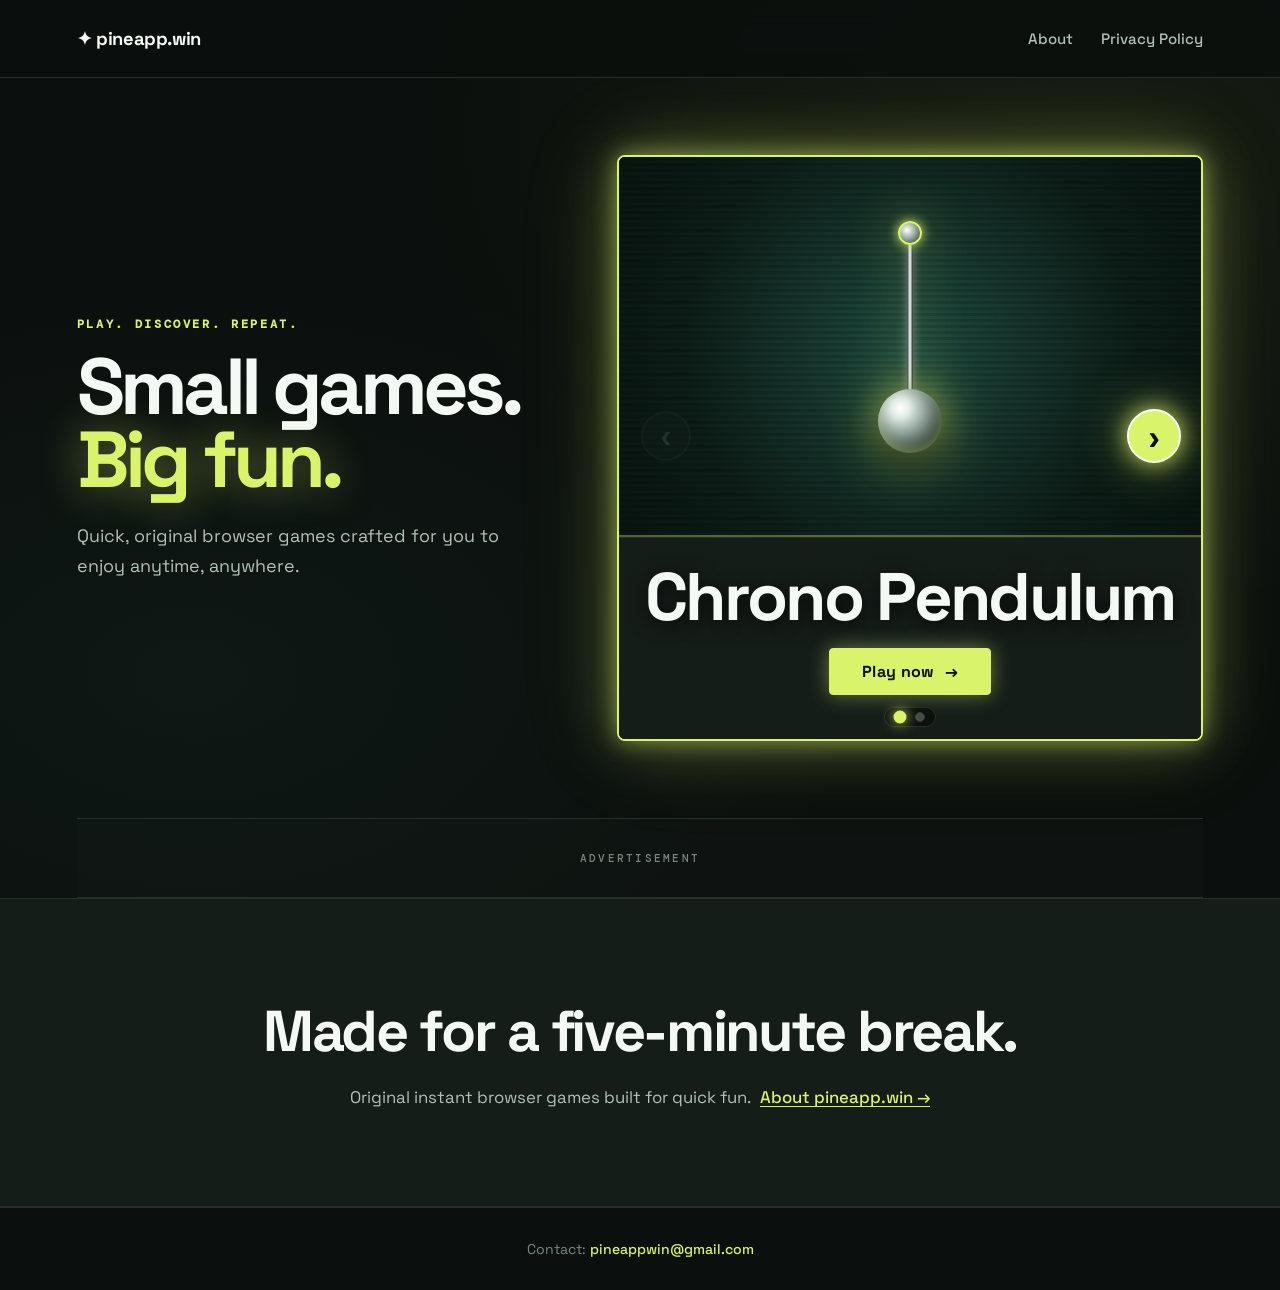
==== commit 5c874934: "Elevate visual design and layout for About and Privacy Policy pages" ====
--- a/index.html
+++ b/index.html
@@ -14,7 +14,7 @@
   <meta name="viewport" content="width=device-width,initial-scale=1">
   <meta name="description" content="Play original, instant browser games on pineapp.win — crafted for quick breaks and seamless fun anywhere.">
   <title>pineapp.win | Browser Games</title>
-  <link rel="stylesheet" href="styles.css?v=7">
+  <link rel="stylesheet" href="styles.css?v=8">
 </head>
 <body>
   <header>
--- a/styles.css
+++ b/styles.css
@@ -92,6 +92,11 @@
 
 nav a:hover {
   color: var(--lime);
+}
+
+nav a.active {
+  color: var(--lime);
+  font-weight: 700;
 }
 
 .button {
@@ -567,19 +572,44 @@
 
 /* Content Page (About & Privacy Policy) */
 .content-page {
-  width: min(840px, 90vw);
+  width: min(860px, 90vw);
   margin: 0 auto;
-  padding: 64px 0 96px;
-}
-
-.content-page .eyebrow {
-  margin-bottom: 14px;
+  padding: 56px 0 88px;
+}
+
+.page-header {
+  margin-bottom: 34px;
+}
+
+.page-badge {
+  display: inline-flex;
+  align-items: center;
+  gap: 8px;
+  padding: 6px 14px;
+  background: rgba(217, 243, 106, 0.08);
+  border: 1px solid rgba(217, 243, 106, 0.28);
+  border-radius: 999px;
+  font: 600 0.72rem 'DM Mono', monospace;
+  letter-spacing: 0.16em;
+  color: var(--lime);
+  text-transform: uppercase;
+  margin-bottom: 18px;
+  box-shadow: 0 0 16px rgba(217, 243, 106, 0.1);
+}
+
+.badge-dot {
+  width: 6px;
+  height: 6px;
+  border-radius: 50%;
+  background: var(--lime);
+  box-shadow: 0 0 8px var(--lime);
+  display: inline-block;
 }
 
 .content-page h1 {
-  margin: 0 0 20px;
+  margin: 0 0 16px;
   color: var(--text-primary);
-  font-size: clamp(2.6rem, 6vw, 4.2rem);
+  font-size: clamp(2.6rem, 5.8vw, 4.2rem);
   letter-spacing: -.05em;
   line-height: 1.05;
 }
@@ -590,41 +620,323 @@
   text-shadow: 0 0 35px var(--lime-glow);
 }
 
+.meta-bar {
+  display: flex;
+  align-items: center;
+  gap: 12px;
+  margin-top: 14px;
+  font: 500 0.76rem 'DM Mono', monospace;
+  color: var(--text-muted);
+}
+
+.meta-pill {
+  padding: 3px 10px;
+  background: var(--surface);
+  border: 1px solid var(--border);
+  border-radius: 4px;
+  color: var(--cyan);
+}
+
+/* Story / Lead Card */
+.story-card {
+  background: linear-gradient(180deg, rgba(25, 36, 31, 0.85) 0%, rgba(17, 23, 20, 0.95) 100%);
+  border: 1px solid var(--border-light);
+  border-radius: 12px;
+  padding: 34px 38px;
+  position: relative;
+  overflow: hidden;
+  box-shadow: 0 12px 38px rgba(0, 0, 0, 0.45);
+  margin-bottom: 36px;
+}
+
+.story-card::before {
+  content: '';
+  position: absolute;
+  top: 0;
+  left: 0;
+  right: 0;
+  height: 2px;
+  background: linear-gradient(90deg, transparent, var(--lime), transparent);
+}
+
+.story-card p {
+  font-size: 1.12rem;
+  line-height: 1.85;
+  color: var(--text-primary);
+  margin: 0 0 18px;
+}
+
+.story-card p:last-child {
+  margin-bottom: 0;
+  color: var(--text-secondary);
+}
+
+/* Values Grid */
+.values-grid {
+  display: grid;
+  grid-template-columns: repeat(3, 1fr);
+  gap: 16px;
+  margin: 32px 0 46px;
+}
+
+.value-item {
+  background: var(--surface);
+  border: 1px solid var(--border);
+  border-radius: 8px;
+  padding: 22px 20px;
+  transition: all 0.25s cubic-bezier(0.16, 1, 0.3, 1);
+}
+
+.value-item:hover {
+  border-color: var(--border-light);
+  transform: translateY(-2px);
+  box-shadow: 0 8px 24px rgba(0, 0, 0, 0.35);
+}
+
+.value-icon {
+  font-size: 1.5rem;
+  margin-bottom: 12px;
+}
+
+.value-item h3 {
+  margin: 0 0 6px;
+  font-size: 1.05rem;
+  color: var(--lime);
+  font-weight: 700;
+  letter-spacing: -0.02em;
+}
+
+.value-item p {
+  margin: 0;
+  font-size: 0.88rem;
+  color: var(--text-secondary);
+  line-height: 1.55;
+}
+
+/* Contact Station */
+.contact-station {
+  background: linear-gradient(135deg, var(--surface-card) 0%, rgba(15, 22, 18, 0.95) 100%);
+  border: 1px solid var(--border-light);
+  border-radius: 12px;
+  padding: 36px 40px;
+  box-shadow: 0 0 35px var(--lime-glow-soft);
+  position: relative;
+  overflow: hidden;
+}
+
+.contact-station::before {
+  content: '';
+  position: absolute;
+  top: 0;
+  left: 0;
+  right: 0;
+  height: 2px;
+  background: linear-gradient(90deg, transparent, var(--lime), transparent);
+}
+
+.station-header {
+  display: flex;
+  justify-content: space-between;
+  align-items: center;
+  flex-wrap: wrap;
+  gap: 12px;
+  margin-bottom: 14px;
+}
+
+.station-status {
+  font: 500 0.76rem 'DM Mono', monospace;
+  color: var(--cyan);
+}
+
+.contact-station h2 {
+  margin: 0 0 10px;
+  font-size: clamp(1.5rem, 3.2vw, 2rem);
+  color: var(--text-primary);
+  letter-spacing: -0.03em;
+}
+
+.station-desc {
+  color: var(--text-secondary);
+  font-size: 1.02rem;
+  margin: 0 0 24px;
+  line-height: 1.65;
+}
+
+.contact-action-box {
+  display: flex;
+  align-items: center;
+  flex-wrap: wrap;
+  gap: 16px;
+}
+
+.email-chip {
+  display: inline-flex;
+  align-items: center;
+  gap: 14px;
+  padding: 13px 24px;
+  background: rgba(217, 243, 106, 0.08);
+  border: 1px solid var(--lime);
+  border-radius: 6px;
+  text-decoration: none;
+  color: var(--lime);
+  font-family: 'DM Mono', monospace;
+  font-size: 1.15rem;
+  font-weight: 700;
+  transition: all 0.2s cubic-bezier(0.16, 1, 0.3, 1);
+  box-shadow: 0 0 20px var(--lime-glow-soft);
+}
+
+.email-chip:hover {
+  background: var(--lime);
+  color: var(--bg);
+  transform: translateY(-2px);
+  box-shadow: 0 6px 26px var(--lime-glow);
+}
+
+.chip-icon {
+  font-size: 1.15rem;
+}
+
+.chip-arrow {
+  font-size: 1.15rem;
+  transition: transform 0.2s ease;
+}
+
+.email-chip:hover .chip-arrow {
+  transform: translateX(4px);
+}
+
+/* Policy Card */
 .policy-lead {
   font-size: 1.12rem;
   color: var(--text-secondary);
-  line-height: 1.65;
-  margin-bottom: 28px;
-}
-
-.content-page h2 {
+  line-height: 1.7;
+  margin-bottom: 30px;
+}
+
+.policy-card {
+  background: var(--surface);
+  border: 1px solid var(--border);
+  border-radius: 10px;
+  padding: 28px 32px;
+  margin-bottom: 22px;
+  transition: all 0.2s ease;
+  position: relative;
+}
+
+.policy-card:hover {
+  border-color: var(--border-light);
+  box-shadow: 0 6px 26px rgba(0, 0, 0, 0.35);
+}
+
+.policy-card-header {
+  display: flex;
+  justify-content: space-between;
+  align-items: center;
+  flex-wrap: wrap;
+  gap: 12px;
+  margin-bottom: 16px;
+  padding-bottom: 14px;
+  border-bottom: 1px solid rgba(255, 255, 255, 0.06);
+}
+
+.policy-card-title {
+  display: flex;
+  align-items: center;
+  gap: 10px;
+}
+
+.policy-card-icon {
+  font-size: 1.35rem;
+}
+
+.policy-card-title h2 {
+  margin: 0;
+  font-size: 1.3rem;
+  color: var(--text-primary);
+  letter-spacing: -0.02em;
+}
+
+.policy-tag {
+  font: 600 0.68rem 'DM Mono', monospace;
+  letter-spacing: 0.12em;
+  padding: 3px 9px;
+  border-radius: 3px;
+  background: rgba(217, 243, 106, 0.1);
+  color: var(--lime);
+  border: 1px solid rgba(217, 243, 106, 0.25);
+  text-transform: uppercase;
+}
+
+.policy-card p {
+  color: var(--text-secondary);
+  font-size: 0.98rem;
+  line-height: 1.75;
   margin: 0 0 14px;
-  color: var(--lime);
-  font-size: clamp(1.35rem, 3vw, 1.85rem);
-  letter-spacing: -.03em;
-}
-
-.content-page p {
-  color: var(--text-secondary);
-  font-size: 1.02rem;
-  line-height: 1.75;
-  margin: 0 0 16px;
-}
-
-.content-page a {
-  color: var(--lime);
-  text-decoration: underline;
-  text-underline-offset: 3px;
-  transition: color .15s ease;
-}
-
-.content-page a:hover {
+}
+
+.policy-card p:last-child {
+  margin-bottom: 0;
+}
+
+.policy-card-links {
+  display: flex;
+  flex-wrap: wrap;
+  gap: 12px;
+  margin-top: 18px;
+  padding-top: 14px;
+  border-top: 1px solid rgba(255, 255, 255, 0.05);
+}
+
+.policy-link-btn {
+  display: inline-flex;
+  align-items: center;
+  gap: 6px;
+  padding: 8px 16px;
+  background: var(--surface-card);
+  border: 1px solid var(--border-light);
+  border-radius: 4px;
+  font: 500 0.8rem 'DM Mono', monospace;
+  color: var(--lime);
+  text-decoration: none;
+  transition: all 0.15s ease;
+}
+
+.policy-link-btn:hover {
+  background: var(--lime);
+  color: var(--bg);
+  border-color: var(--lime);
+  transform: translateY(-1px);
+}
+
+/* Backward compatibility classes */
+.contact-card {
+  padding: 32px 36px;
+  border: 1px solid var(--border-light);
+  border-radius: 6px;
+  background: var(--surface-card);
+  box-shadow: 0 0 32px var(--lime-glow-soft);
+}
+
+.contact-email {
+  margin-top: 20px;
+  margin-bottom: 4px;
+  font-size: 1.25rem;
+  font-family: 'DM Mono', monospace;
+}
+
+.contact-email a {
+  color: var(--lime);
+  font-weight: 700;
+  text-decoration: none;
+  border-bottom: 2px solid var(--lime);
+  padding-bottom: 2px;
+  transition: all .15s ease;
+}
+
+.contact-email a:hover {
   color: var(--lime-hover);
-}
-
-.policy-section {
-  padding-bottom: 48px;
-  border-bottom: 1px solid var(--border);
+  border-color: var(--lime-hover);
 }
 
 .policy-block {
@@ -633,54 +945,6 @@
   background: var(--surface);
   border: 1px solid var(--border);
   border-radius: 6px;
-}
-
-.about-section {
-  padding-bottom: 48px;
-  border-bottom: 1px solid var(--border);
-}
-
-.about-section h2 {
-  margin-bottom: 18px;
-}
-
-.about-section em {
-  color: var(--lime);
-  font-style: normal;
-  text-shadow: 0 0 35px var(--lime-glow);
-}
-
-.contact-section {
-  padding-top: 48px;
-}
-
-.contact-card {
-  padding: 32px 36px;
-  border: 1px solid var(--border-light);
-  border-radius: 6px;
-  background: var(--surface-card);
-  box-shadow: 0 0 32px var(--lime-glow-soft);
-}
-
-.contact-email {
-  margin-top: 20px;
-  margin-bottom: 4px;
-  font-size: 1.25rem;
-  font-family: 'DM Mono', monospace;
-}
-
-.contact-email a {
-  color: var(--lime);
-  font-weight: 700;
-  text-decoration: none;
-  border-bottom: 2px solid var(--lime);
-  padding-bottom: 2px;
-  transition: all .15s ease;
-}
-
-.contact-email a:hover {
-  color: var(--lime-hover);
-  border-color: var(--lime-hover);
 }
 
 .content-footer {
@@ -751,6 +1015,11 @@
     font-size: 0.84rem;
   }
 
+  .values-grid {
+    grid-template-columns: 1fr;
+    gap: 12px;
+  }
+
   .about {
     padding: 50px 5vw;
   }
@@ -826,8 +1095,44 @@
 
 @media (max-width: 600px) {
   .content-page {
-    padding-top: 44px;
-    padding-bottom: 64px;
+    padding-top: 36px;
+    padding-bottom: 56px;
+  }
+
+  .story-card {
+    padding: 22px 20px;
+  }
+
+  .story-card p {
+    font-size: 1.02rem;
+  }
+
+  .contact-station {
+    padding: 24px 20px;
+  }
+
+  .station-header {
+    flex-direction: column;
+    align-items: flex-start;
+    gap: 8px;
+  }
+
+  .email-chip {
+    font-size: 0.96rem;
+    padding: 12px 18px;
+    width: 100%;
+    justify-content: center;
+    word-break: break-all;
+  }
+
+  .policy-card {
+    padding: 20px 18px;
+  }
+
+  .policy-card-header {
+    flex-direction: column;
+    align-items: flex-start;
+    gap: 8px;
   }
 
   .content-page p {
